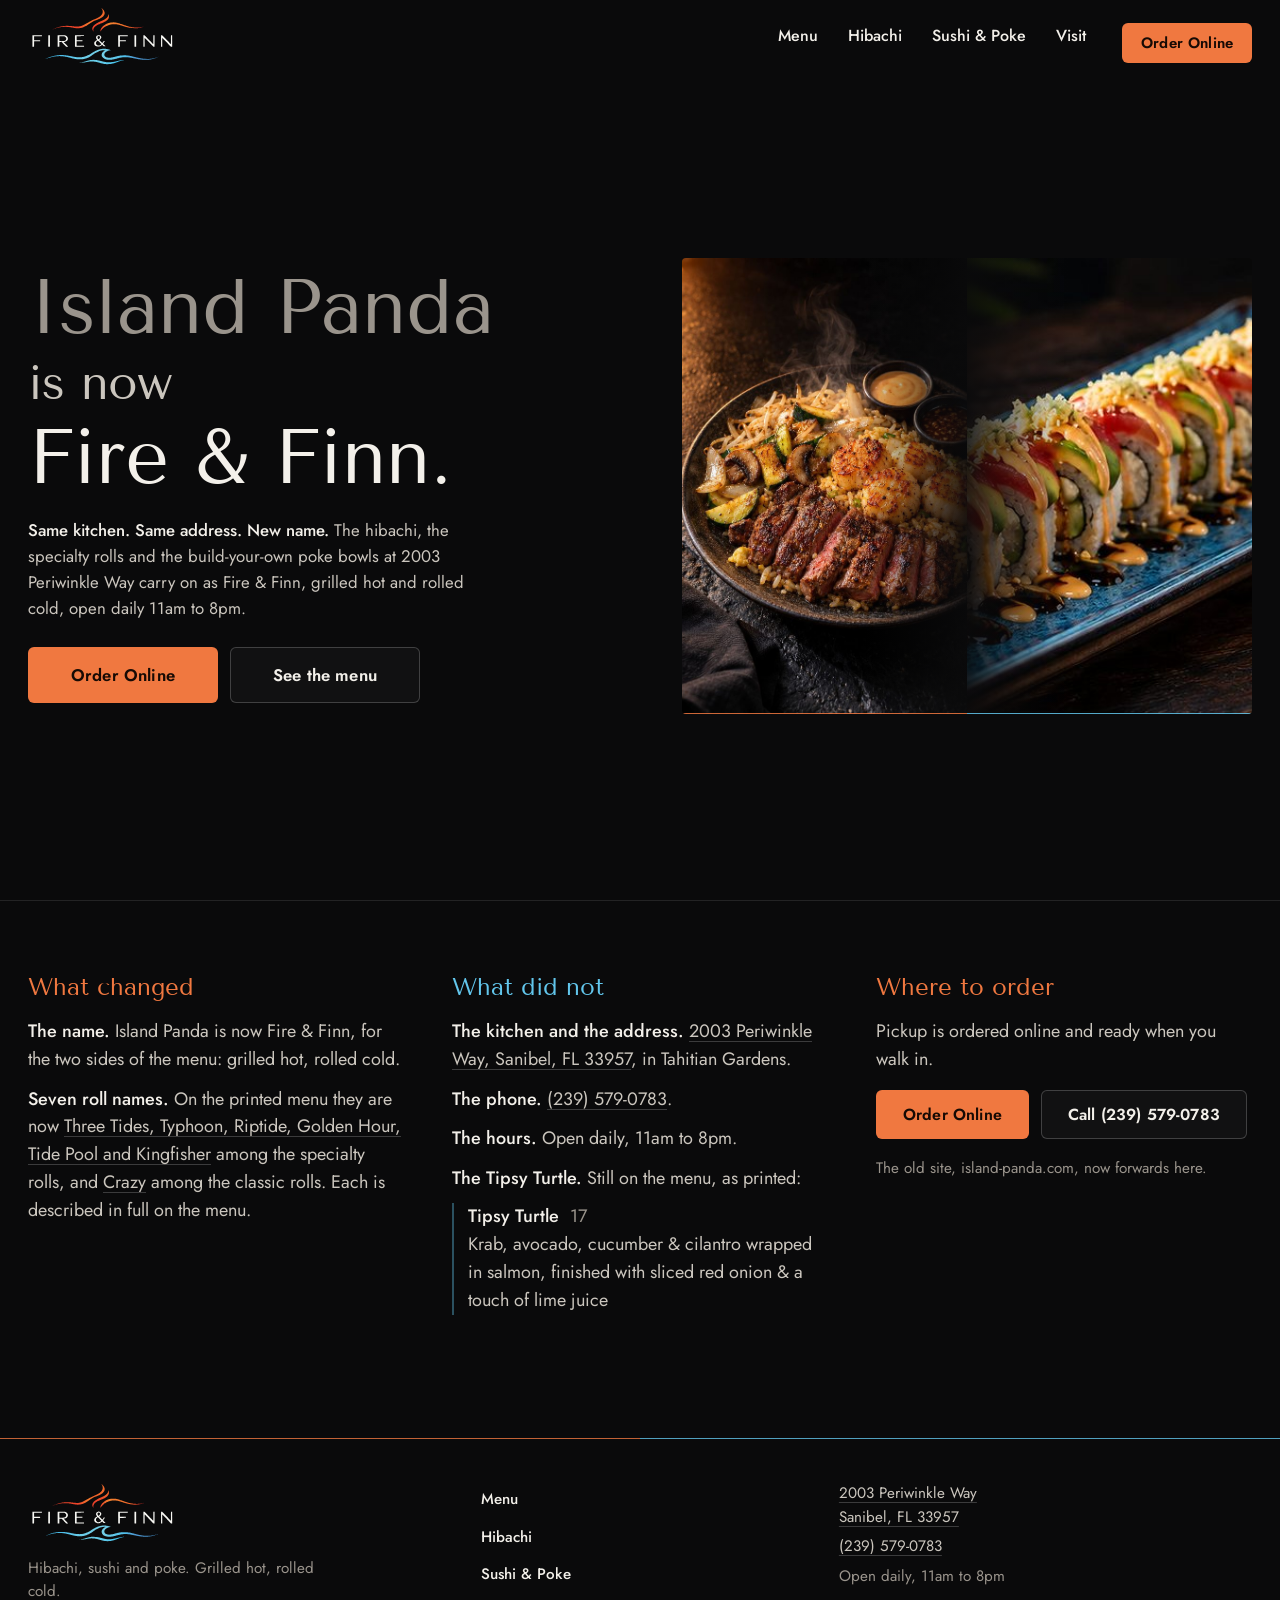
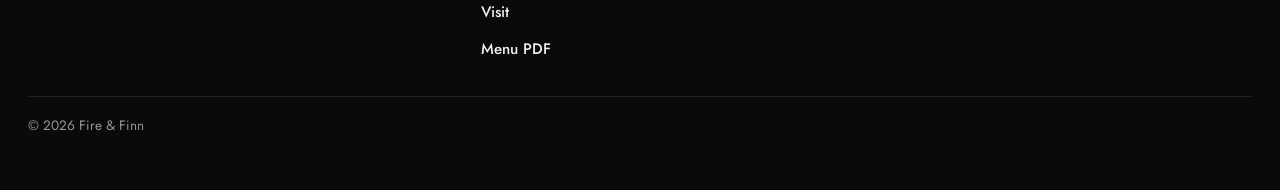
==== island-panda/index.html @ a593e5d4 "Fifth pass: /island-panda/, the page that answers a search for the old name - island-panda/index.htm" ====
<!DOCTYPE html>
<html lang="en">
<head>
  <meta charset="UTF-8">
  <meta name="viewport" content="width=device-width, initial-scale=1">
  <title>Island Panda is now Fire &amp; Finn</title>
  <meta name="description" content="Island Panda is now Fire & Finn. Same kitchen, same address, new name: hibachi, specialty rolls and build-your-own poke at 2003 Periwinkle Way, Sanibel, FL. Open daily 11am to 8pm.">
  <link rel="canonical" href="https://fireandfinn.com/island-panda/">
  <meta name="theme-color" content="#0a0a0b">
  <meta property="og:type" content="website">
  <meta property="og:site_name" content="Fire &amp; Finn">
  <meta property="og:title" content="Island Panda is now Fire &amp; Finn">
  <meta property="og:description" content="Same kitchen. Same address. New name. Hibachi, specialty rolls and build-your-own poke at 2003 Periwinkle Way, Sanibel.">
  <meta property="og:url" content="https://fireandfinn.com/island-panda/">
  <meta property="og:image" content="https://fireandfinn.com/assets/og.jpg?v=2">
  <meta property="og:image:width" content="1200">
  <meta property="og:image:height" content="630">
  <meta property="og:image:alt" content="The Fire &amp; Finn logo top left; a steak and scallops hibachi plate on the left, the Fire &amp; Finn roll on the right, and Grilled hot. Rolled cold. in the dark between them">
  <meta name="twitter:card" content="summary_large_image">
  <meta name="twitter:image" content="https://fireandfinn.com/assets/og.jpg?v=2">
  <meta name="twitter:image:alt" content="The Fire &amp; Finn logo top left; a steak and scallops hibachi plate on the left, the Fire &amp; Finn roll on the right, and Grilled hot. Rolled cold. in the dark between them">
  <link rel="icon" type="image/png" sizes="32x32" href="/assets/favicon-32.png">
  <link rel="preload" href="/assets/fonts/TenorSans-Regular.woff2" as="font" type="font/woff2" crossorigin>
  <link rel="preload" href="/assets/fonts/Jost-400.woff2" as="font" type="font/woff2" crossorigin>
  <link rel="preload" href="/assets/fonts/Jost-500.woff2" as="font" type="font/woff2" crossorigin>
  <link rel="stylesheet" href="/styles.css?v=12">
  <script>document.documentElement.classList.add("js");</script>
  <script type="application/ld+json">
  {
    "@context": "https://schema.org",
    "@type": "WebPage",
    "name": "Island Panda is now Fire & Finn",
    "url": "https://fireandfinn.com/island-panda/",
    "description": "Island Panda is now Fire & Finn. Same kitchen, same address, new name: hibachi, specialty rolls and build-your-own poke at 2003 Periwinkle Way, Sanibel, FL.",
    "isPartOf": { "@type": "WebSite", "name": "Fire & Finn", "url": "https://fireandfinn.com/" },
    "primaryImageOfPage": "https://fireandfinn.com/assets/og.jpg?v=2",
    "about": {
      "@type": "Restaurant",
      "name": "Fire & Finn",
      "alternateName": "Island Panda",
      "url": "https://fireandfinn.com/",
      "image": "https://fireandfinn.com/assets/og.jpg?v=2",
      "telephone": "+1-239-579-0783",
      "servesCuisine": ["Japanese", "Hibachi", "Sushi", "Poke"],
      "address": {
        "@type": "PostalAddress",
        "streetAddress": "2003 Periwinkle Way",
        "addressLocality": "Sanibel",
        "addressRegion": "FL",
        "postalCode": "33957",
        "addressCountry": "US"
      },
      "openingHoursSpecification": [
        { "@type": "OpeningHoursSpecification",
          "dayOfWeek": ["Monday", "Tuesday", "Wednesday", "Thursday", "Friday", "Saturday", "Sunday"],
          "opens": "11:00", "closes": "20:00" }
      ],
      "hasMenu": "https://fireandfinn.com/#menu"
    }
  }
  </script>
</head>
<body>
<a class="skip" href="#story">Skip to the content</a>

<header class="top" id="site-header">
  <div class="wrap">
    <a class="brand" href="/" aria-label="Fire &amp; Finn, home">
      <img src="/assets/logo-compact.svg" alt="Fire &amp; Finn" width="1495" height="606">
    </a>
    <button class="nav-toggle" type="button" aria-expanded="false" aria-controls="site-nav" aria-label="Open the menu">
      <span></span><span></span><span></span>
    </button>
    <nav class="nav" id="site-nav" aria-label="Site">
      <a href="/#menu">Menu</a>
      <a href="/#hibachi">Hibachi</a>
      <a href="/#rolls">Sushi &amp; Poke</a>
      <a href="/#visit">Visit</a>
      <a class="btn btn-fire small" data-order data-live="Order Online" data-call="Call to Order" href="tel:+12395790783">Call to Order</a>
    </nav>
  </div>
</header>

<main id="story">
  <section class="story" aria-labelledby="story-title">
    <div class="wrap story-grid">
      <div class="story-copy">
        <h1 id="story-title"><span class="was">Island Panda</span> <span class="now">is now</span> <span class="brand-line">Fire &amp; Finn.</span></h1>
        <p class="lead"><b>Same kitchen. Same address. New name.</b> The hibachi, the specialty rolls and the build-your-own poke bowls at 2003 Periwinkle Way carry on as Fire &amp; Finn, grilled hot and rolled cold, open daily 11am to 8pm.</p>
        <div class="cta">
          <a class="btn btn-fire lg" data-order data-live="Order Online" data-call="Call to Order" href="tel:+12395790783">Call to Order</a>
          <a class="btn btn-ghost lg" href="/#menu">See the menu</a>
        </div>
      </div>
      <div class="story-photos" aria-hidden="true">
        <img class="hot-img" src="/assets/food/hero-hibachi-640.jpg" srcset="/assets/food/hero-hibachi-640.jpg 640w, /assets/food/hero-hibachi-800.jpg 800w, /assets/food/hero-hibachi.jpg 1024w" sizes="(min-width: 900px) 24vw, 50vw" alt="" width="1024" height="1536" fetchpriority="high" decoding="async">
        <img class="cold-img" src="/assets/food/fire-and-finn-roll-640.jpg" srcset="/assets/food/fire-and-finn-roll-640.jpg 640w, /assets/food/fire-and-finn-roll-800.jpg 800w, /assets/food/fire-and-finn-roll-1024.jpg 1024w" sizes="(min-width: 900px) 24vw, 50vw" alt="" width="1536" height="1024" fetchpriority="high" decoding="async">
      </div>
    </div>
  </section>

  <section class="proof" aria-label="What changed and what did not">
    <div class="wrap proof-grid">
      <div class="hot">
        <h2>What changed</h2>
        <ul>
          <li><b>The name.</b> Island Panda is now Fire &amp; Finn, for the two sides of the menu: grilled hot, rolled cold.</li>
          <li><b>Seven roll names.</b> On the printed menu they are now <a href="/#rolls">Three Tides, Typhoon, Riptide, Golden Hour, Tide Pool and Kingfisher</a> among the specialty rolls, and <a href="/#classic">Crazy</a> among the classic rolls. Each is described in full on the menu.</li>
        </ul>
      </div>
      <div class="cold">
        <h2>What did not</h2>
        <ul>
          <li><b>The kitchen and the address.</b> <a href="https://www.google.com/maps/dir/?api=1&amp;destination=2003+Periwinkle+Way,+Sanibel,+FL+33957" target="_blank" rel="noopener">2003 Periwinkle Way, Sanibel, FL 33957</a>, in Tahitian Gardens.</li>
          <li><b>The phone.</b> <a href="tel:+12395790783">(239) 579-0783</a>.</li>
          <li><b>The hours.</b> Open daily, 11am to 8pm.</li>
          <li><b>The Tipsy Turtle.</b> Still on the menu, as printed:
            <p class="quote"><span class="q-name">Tipsy Turtle</span> <span class="q-price">17</span><br>Krab, avocado, cucumber &amp; cilantro wrapped in salmon, finished with sliced red onion &amp; a touch of lime juice</p>
          </li>
        </ul>
      </div>
      <div class="hot">
        <h2>Where to order</h2>
        <ul>
          <li>Pickup is ordered online and ready when you walk in.</li>
        </ul>
        <div class="cta">
          <a class="btn btn-fire" data-order data-live="Order Online" data-call="Call to Order" href="tel:+12395790783">Call to Order</a>
          <a class="btn btn-ghost" href="tel:+12395790783">Call (239) 579-0783</a>
        </div>
        <p class="note">The old site, island-panda.com, now forwards here.</p>
      </div>
    </div>
  </section>
</main>

<footer>
  <div class="wrap foot">
    <div class="foot-brand">
      <img src="/assets/logo-compact.svg" alt="Fire &amp; Finn" width="1495" height="606" loading="lazy" decoding="async">
      <p>Hibachi, sushi and poke. Grilled hot, rolled cold.</p>
    </div>
    <nav class="foot-links" aria-label="Footer">
      <a href="/#menu">Menu</a>
      <a href="/#hibachi">Hibachi</a>
      <a href="/#rolls">Sushi &amp; Poke</a>
      <a href="/#visit">Visit</a>
      <a href="/menu.pdf">Menu PDF</a>
    </nav>
    <div class="foot-info">
      <p><a href="https://www.google.com/maps/dir/?api=1&amp;destination=2003+Periwinkle+Way,+Sanibel,+FL+33957" target="_blank" rel="noopener">2003 Periwinkle Way<br>Sanibel, FL 33957</a></p>
      <p><a href="tel:+12395790783">(239) 579-0783</a></p>
      <p>Open daily, 11am to 8pm</p>
      <nav class="social" id="social" aria-label="Social media"></nav>
    </div>
    <p class="foot-copy">© 2026 Fire &amp; Finn</p>
  </div>
</footer>

<nav class="bar" aria-label="Quick actions">
  <a class="btn btn-fire" data-order data-live="Order" data-call="Call" href="tel:+12395790783">Call</a>
  <a class="btn btn-ghost" href="/#menu">Menu</a>
  <a class="btn btn-ghost" href="https://www.google.com/maps/dir/?api=1&amp;destination=2003+Periwinkle+Way,+Sanibel,+FL+33957" target="_blank" rel="noopener">Directions</a>
</nav>

<script src="/app.js?v=12"></script>
</body>
</html>
---- styles.css ----
/* Fire & Finn — site styles
   One idea runs the page: the hot side and the cold side, with the words in the seam between them.
   Orange is the grill (hibachi), blue is the water (sushi & poke); the ground warms and cools with the menu.
   Tenor Sans is the brand face, Jost does the reading. Mobile first. */

@font-face { font-family: "Tenor Sans"; src: url("assets/fonts/TenorSans-Regular.woff2") format("woff2"), url("assets/fonts/TenorSans-Regular.ttf") format("truetype"); font-display: swap; }
@font-face { font-family: "Jost"; font-weight: 400; src: url("assets/fonts/Jost-400.woff2") format("woff2"), url("assets/fonts/Jost-400.ttf") format("truetype"); font-display: swap; }
@font-face { font-family: "Jost"; font-weight: 500; src: url("assets/fonts/Jost-500.woff2") format("woff2"), url("assets/fonts/Jost-500.ttf") format("truetype"); font-display: swap; }
@font-face { font-family: "Jost"; font-weight: 600; src: url("assets/fonts/Jost-600.woff2") format("woff2"), url("assets/fonts/Jost-600.ttf") format("truetype"); font-display: swap; }

:root {
  --bg: #0a0a0b;
  --bg-hot: #150c07;       /* the ground under the hot side of the menu */
  --bg-cold: #070c12;      /* and under the cold side */
  --ink: #f3f0ea;          /* names, headings */
  --muted: #cbc6be;        /* descriptions (12:1 on the ground) */
  --dim: #9a948c;          /* notes, meta (7.3:1) */
  --fire: #f07840;
  --sea: #62c6ec;
  --water: #36a9cf;
  --line: rgba(255, 255, 255, .1);
  --line-strong: rgba(255, 255, 255, .2);
  --fire-line: rgba(240, 120, 64, .38);
  --sea-line: rgba(98, 198, 236, .38);
  --accent: var(--fire);
  --accent-line: var(--fire-line);
  --display: "Tenor Sans", "Trebuchet MS", sans-serif;
  --body: "Jost", system-ui, -apple-system, "Segoe UI", sans-serif;
  --max: 1280px;
  --gutter: 20px;
  --header: 64px;
  --nav-h: 56px;           /* the sticky menu-category row */
  --edge: max(var(--gutter), (100% - var(--max)) / 2);   /* viewport edge to the content column */
  --ease: cubic-bezier(.2, .7, .2, 1);
}
@media (min-width: 760px) { :root { --gutter: 28px; --header: 72px; } }

*, *::before, *::after { box-sizing: border-box; }
html { color-scheme: dark; scroll-behavior: smooth; -webkit-text-size-adjust: 100%; }
body {
  margin: 0; background: var(--bg); color: var(--muted);
  font: 400 17px/1.55 var(--body); -webkit-font-smoothing: antialiased; overflow-x: hidden;
}
@media (min-width: 760px) { body { font-size: 18px; } }
img { max-width: 100%; height: auto; display: block; }
a { color: inherit; }
p { margin: 0 0 1em; }
h1, h2, h3 { text-wrap: balance; }
:focus-visible { outline: 2px solid var(--sea); outline-offset: 3px; border-radius: 2px; }
.skip { position: absolute; left: -999px; top: 8px; z-index: 100; background: var(--ink); color: var(--bg); padding: 10px 14px; border-radius: 4px; }
.skip:focus { left: 8px; }
.wrap { width: min(var(--max), 100% - 2 * var(--gutter)); margin-inline: auto; }
.hot  { --accent: var(--fire); --accent-line: var(--fire-line); }
.cold { --accent: var(--sea);  --accent-line: var(--sea-line); }
.raw  { color: var(--sea); font-weight: 600; margin-left: 1px; }

/* ---------- Buttons ---------- */
.btn {
  display: inline-flex; align-items: center; justify-content: center; gap: 10px;
  min-height: 48px; padding: 12px 26px; border-radius: 6px; border: 1px solid transparent;
  font: 600 1rem var(--body); letter-spacing: .01em; text-decoration: none; cursor: pointer; white-space: nowrap;
  transition: background-color .2s var(--ease), border-color .2s var(--ease), color .2s var(--ease), box-shadow .2s var(--ease);
}
.btn:active { transform: translateY(1px); }
.btn-fire { background: var(--fire); color: #170a04; }
.btn-fire:hover { background: #ff9058; box-shadow: 0 10px 30px -12px rgba(240, 120, 64, .8); }
.btn-ghost { border-color: var(--line-strong); color: var(--ink); background: rgba(255, 255, 255, .03); }
.btn-ghost:hover { border-color: rgba(255, 255, 255, .5); background: rgba(255, 255, 255, .07); }
.btn.small { min-height: 40px; padding: 8px 18px; font-size: .94rem; }
.btn.lg { min-height: 56px; padding: 15px 34px; font-size: 1.05rem; }
.cta { display: flex; flex-wrap: wrap; gap: 12px; }
/* While the kitchen is open, the Order buttons carry a small green light */
.is-open .nav .btn::before, .is-open .bar .btn-fire::before { content: ""; width: 7px; height: 7px; border-radius: 50%; background: #2f9d5a; box-shadow: 0 0 0 2px rgba(23, 10, 4, .25); }

/* ---------- Header ---------- */
.top {
  position: fixed; left: 0; right: 0; top: 0; z-index: 50;
  background: rgba(10, 10, 11, .86); backdrop-filter: blur(14px); -webkit-backdrop-filter: blur(14px);
  border-bottom: 1px solid var(--line);
  transition: background-color .4s var(--ease), border-color .4s var(--ease);
}
/* Clear over the hero until the page moves; the open phone nav always gets its backing */
.js .top:not(.scrolled):not(.open) { background: transparent; border-bottom-color: transparent; backdrop-filter: none; -webkit-backdrop-filter: none; }
.top .wrap { display: flex; align-items: center; justify-content: space-between; gap: 16px; height: var(--header); }
.brand { display: block; }
.brand img { width: 126px; }
.nav-toggle {
  display: inline-flex; flex-direction: column; justify-content: center; gap: 5px;
  width: 46px; height: 46px; padding: 0 11px; margin-right: -8px;
  background: none; border: 0; cursor: pointer;
}
.nav-toggle span { display: block; height: 2px; width: 24px; background: var(--ink); border-radius: 2px; transition: transform .2s var(--ease), opacity .2s var(--ease); }
.top.open .nav-toggle span:nth-child(1) { transform: translateY(7px) rotate(45deg); }
.top.open .nav-toggle span:nth-child(2) { opacity: 0; }
.top.open .nav-toggle span:nth-child(3) { transform: translateY(-7px) rotate(-45deg); }
.nav {
  position: absolute; left: 0; right: 0; top: 100%;
  display: none; flex-direction: column; padding: 6px var(--gutter) 18px;
  background: rgba(10, 10, 11, .98); border-bottom: 1px solid var(--line);
}
.top.open .nav { display: flex; animation: nav-in .2s var(--ease); }
@keyframes nav-in { from { opacity: 0; transform: translateY(-6px); } to { opacity: 1; transform: none; } }
.nav a:not(.btn) { color: var(--ink); text-decoration: none; font-weight: 500; font-size: 1.08rem; padding: 14px 4px; border-bottom: 1px solid var(--line); }
.nav .btn { margin-top: 14px; }
@media (min-width: 900px) {
  .brand img { width: 150px; }
  .nav-toggle { display: none; }
  .nav, .top.open .nav { position: static; display: flex; flex-direction: row; align-items: center; gap: 30px; padding: 0; background: none; border: 0; animation: none; }
  .nav a:not(.btn) { padding: 6px 0; border: 0; font-size: 1rem; position: relative; }
  .nav a:not(.btn)::after { content: ""; position: absolute; left: 0; right: 0; bottom: 0; height: 1px; background: currentColor; transform: scaleX(0); transform-origin: left; transition: transform .25s var(--ease); }
  .nav a:not(.btn):hover::after { transform: scaleX(1); }
  .nav .btn { margin-left: 6px; }
}

/* ---------- Hero ----------
   Phones: the hot picture above, the cold picture below, the words in the dark seam between them (the logo's own order:
   flames over the name, waves under it). Wide screens: the two sides stand left and right and the seam runs down the middle. */
.hero { position: relative; display: grid; grid-template-rows: auto auto auto; background: var(--bg); }
.half { position: relative; display: block; overflow: hidden; height: 26svh; min-height: 190px; max-height: 300px; color: var(--ink); text-decoration: none; background: #0f0d0c; }
.half img { width: 100%; height: 100%; object-fit: cover; display: block; transform: scale(1.02); transition: transform 1.4s var(--ease), filter .7s var(--ease); }
.half.hot img { object-position: 50% 60%; }
.half.cold img { object-position: 62% 50%; }
.half:hover img { transform: scale(1.05); filter: brightness(1.1) saturate(1.04); }
.half::after { content: ""; position: absolute; inset: 0; pointer-events: none; }
.hero h1 span { transition: opacity .5s var(--ease); }
.half.hot:hover ~ .hero-copy h1 .cold, .half.cold:hover ~ .hero-copy h1 .hot { opacity: .55; }
.half.hot::after  { background: linear-gradient(180deg, rgba(10, 10, 11, .55) 0, rgba(10, 10, 11, 0) 34%, rgba(10, 10, 11, 0) 50%, rgba(10, 10, 11, .9) 88%, var(--bg) 100%); }
.half.cold::after { background: linear-gradient(0deg, rgba(10, 10, 11, .8) 0, rgba(10, 10, 11, .1) 38%, rgba(10, 10, 11, 0) 56%, rgba(10, 10, 11, .9) 92%, var(--bg) 100%); }
.hero-copy { order: 2; position: relative; z-index: 2; padding: 20px var(--gutter) 22px; }
.half.hot { order: 1; }
.half.cold { order: 3; }
.hero h1 { margin: 0 0 18px; color: var(--ink); font: 400 clamp(2.9rem, 12.6vw, 4.6rem)/.96 var(--display); letter-spacing: -.01em; }
.hero h1 span { display: block; }
.hero h1 .hot  { color: var(--fire); }
.hero h1 .cold { color: var(--sea); }
.hero .lead { max-width: 24em; margin: 0 0 18px; font-size: clamp(1.05rem, 1.3vw, 1.2rem); color: var(--muted); text-wrap: pretty; }
.hero .cta .btn { flex: 1 1 100%; }
.status { display: flex; flex-wrap: wrap; align-items: center; gap: 6px 22px; margin: 16px 0 0; font-size: .95rem; color: var(--dim); }
/* Phones have the bottom bar for Order and Menu, so the hero does not repeat them; the two pictures get the screen instead */
@media (max-width: 759px) { .hero .cta { display: none; } }
.status .dot { display: inline-block; width: 7px; height: 7px; border-radius: 50%; background: #5a5a5a; margin-right: 9px; vertical-align: 1px; }
.status.open .dot { background: #4cc273; box-shadow: 0 0 10px rgba(76, 194, 115, .6); }
.status.open #status-text { color: var(--ink); }
/* Each side names itself and links into its part of the menu */
.half-label { position: absolute; left: var(--gutter); right: var(--gutter); bottom: 16px; z-index: 1; display: grid; gap: 2px; }
.half.cold .half-label { bottom: 20px; }
.half-k { color: var(--accent); font: 500 .85rem/1.3 var(--body); letter-spacing: .02em; }
.half.hot .half-k { --accent: var(--fire); }
.half.cold .half-k { --accent: var(--sea); }
.half-t { color: var(--ink); font: 400 1.15rem/1.25 var(--display); text-decoration: underline; text-decoration-color: transparent; text-underline-offset: 5px; text-decoration-thickness: 1px; transition: text-decoration-color .25s var(--ease); }
.half:hover .half-t, .half:focus-visible .half-t { text-decoration-color: currentColor; }
/* The ring on a hero side is drawn by the overlay, above the photograph; an outline on the link itself paints beneath it */
.half:focus-visible { outline: none; }
.half:focus-visible::after { box-shadow: inset 0 0 0 3px var(--sea); }
/* A few embers rise off the hot side: noticed second, not first */
.embers { position: absolute; inset: 0; overflow: hidden; pointer-events: none; }
.embers i {
  position: absolute; bottom: -30px; width: 2px; height: var(--h, 16px); border-radius: 2px; opacity: 0;
  background: linear-gradient(to top, rgba(240, 120, 64, 0), #f07840 55%, #ffd9a8);
  box-shadow: 0 0 6px 1px rgba(240, 120, 64, .35);
  animation: ember var(--d, 12s) linear var(--delay, 0s) infinite; will-change: transform, opacity;
}
@keyframes ember {
  0%   { transform: translate3d(0, 0, 0); opacity: 0; }
  12%  { opacity: .7; }
  70%  { opacity: .4; }
  100% { transform: translate3d(var(--sway, 0px), -70vh, 0) scaleY(.5); opacity: 0; }
}
/* One entrance on load: the two sides come up out of the dark, then the words, then the buttons */
@keyframes settle { from { opacity: 0; transform: scale(1.06); } to { opacity: 1; transform: scale(1.02); } }
@keyframes rise { from { opacity: 0; transform: translateY(14px); } to { opacity: 1; transform: none; } }
.js .half img { animation: settle 1.2s var(--ease) both; }
.js .half.cold img { animation-delay: .12s; }
.js .half-label { animation: rise .8s var(--ease) .7s both; }
.js .hero-copy > * { animation: rise .8s var(--ease) both; }
.js .hero h1 { animation-delay: .25s; }
.js .hero .lead { animation-delay: .38s; }
.js .hero .cta { animation-delay: .5s; }
.js .hero .status { animation-delay: .6s; }
.js .half:hover img { animation: none; }   /* once the hover takes over, the hover transform wins */
@media (min-width: 560px) { .hero .cta .btn { flex: 0 1 auto; min-width: 190px; } }
@media (min-width: 900px) {
  .hero { grid-template-columns: 1fr 1fr; grid-template-rows: clamp(640px, 100svh, 1000px); }
  .half, .half.hot, .half.cold { order: 0; height: auto; min-height: 0; max-height: none; margin: 0; }
  .half.hot::after  { background: linear-gradient(90deg, rgba(10, 10, 11, .1) 0, rgba(10, 10, 11, 0) 24%, rgba(10, 10, 11, .55) 56%, rgba(10, 10, 11, .9) 80%, var(--bg) 100%), linear-gradient(180deg, rgba(10, 10, 11, .55) 0, rgba(10, 10, 11, 0) 22%, rgba(10, 10, 11, 0) 66%, rgba(10, 10, 11, .7) 100%); }
  .half.cold::after { background: linear-gradient(270deg, rgba(10, 10, 11, .1) 0, rgba(10, 10, 11, 0) 24%, rgba(10, 10, 11, .55) 56%, rgba(10, 10, 11, .9) 80%, var(--bg) 100%), linear-gradient(180deg, rgba(10, 10, 11, .55) 0, rgba(10, 10, 11, 0) 22%, rgba(10, 10, 11, 0) 66%, rgba(10, 10, 11, .7) 100%); }
  .half.hot img { object-position: 36% 55%; }
  .half.cold img { object-position: 64% 50%; }
  .hero-copy { position: absolute; inset: 0; margin: 0; padding: var(--header) 0 0; display: grid; place-content: center; justify-items: center; text-align: center; pointer-events: none; }
  .hero-copy > * { pointer-events: auto; }
  .hero h1 { font-size: clamp(4.4rem, 7.6vw, 7.4rem); margin-bottom: 22px; }
  .hero .lead { max-width: 38em; margin-bottom: 30px; text-shadow: 0 1px 18px rgba(10, 10, 11, .9); }
  .hero .cta { justify-content: center; }
  .status { justify-content: center; margin-top: 26px; }
  .half-label { left: var(--edge); right: auto; bottom: 34px; }
  .half.cold .half-label { left: auto; right: var(--edge); bottom: 34px; text-align: right; }
  .half-t { font-size: 1.3rem; }
  .embers { width: 70%; }
}

/* ---------- Motion: the quiet kind ---------- */
.parallax-on [data-parallax] { will-change: transform; }
@media (prefers-reduced-motion: reduce) {
  html { scroll-behavior: auto; }
  .embers { display: none; }
  .btn, .nav a::after, .half img, .half-t, .hero h1 span, .menu-nav .ind { transition: none; }
  .btn:active { transform: none; }
  .js .half img, .js .half-label, .js .hero-copy > *, .top.open .nav { animation: none; }
  .half img, .half:hover img { transform: none; }
}

/* ---------- Section titles ---------- */
.menu-head h2, .visit h2, .order h2 { margin: 0; color: var(--ink); font: 400 clamp(2.6rem, 5.4vw, 4.4rem)/1 var(--display); letter-spacing: -.005em; }

/* ---------- Menu ---------- */
.menu { padding-top: clamp(64px, 9vw, 128px); scroll-margin-top: var(--header); }
.menu-head { display: grid; gap: 22px; }
.menu-intro { max-width: 30em; margin: 16px 0 0; color: var(--muted); font-size: clamp(1.05rem, 1.3vw, 1.2rem); text-wrap: pretty; }
.menu-tools { display: flex; flex-wrap: wrap; align-items: center; gap: 12px 22px; font-size: .92rem; color: var(--dim); }
.menu-pdf { display: inline-block; padding: 8px 0; color: var(--ink); text-underline-offset: 4px; text-decoration-color: var(--line-strong); }
.menu-pdf:hover { text-decoration-color: currentColor; }
@media (min-width: 900px) { .menu-head { grid-template-columns: 1fr auto; align-items: end; } .menu-tools { padding-bottom: 6px; } }

/* The category row: hot on the left, cold on the right, one line that slides under the category on screen */
.menu-nav {
  position: sticky; top: var(--header); z-index: 40; margin-top: 34px;
  background: rgba(10, 10, 11, .88); backdrop-filter: blur(14px); -webkit-backdrop-filter: blur(14px);
  border-top: 1px solid var(--line); border-bottom: 1px solid var(--line);
}
.menu-nav .wrap { position: relative; display: flex; align-items: stretch; gap: 0 22px; height: var(--nav-h); overflow-x: auto; scrollbar-width: none; -webkit-overflow-scrolling: touch; -webkit-mask-image: linear-gradient(90deg, #000 calc(100% - 40px), transparent); mask-image: linear-gradient(90deg, #000 calc(100% - 40px), transparent); }
@media (min-width: 900px) { .menu-nav .wrap { -webkit-mask-image: none; mask-image: none; } }
.menu-nav .wrap::-webkit-scrollbar { display: none; }
.menu-nav .temp { flex: 0 0 auto; align-self: center; padding-right: 2px; font: 400 .9rem/1 var(--display); }
.menu-nav .temp.hot { color: var(--fire); }
.menu-nav .temp.cold { color: var(--sea); margin-left: 10px; padding-left: 24px; border-left: 1px solid var(--line-strong); line-height: 24px; }
.menu-nav a { flex: 0 0 auto; display: inline-flex; align-items: center; color: var(--dim); text-decoration: none; font-weight: 500; font-size: .95rem; white-space: nowrap; transition: color .2s var(--ease); }
.menu-nav a:hover, .menu-nav a.active { color: var(--ink); }
.menu-nav a:focus-visible { outline-offset: -4px; }
.menu-nav a:last-of-type { padding-right: var(--gutter); }
.menu-nav .ind { position: absolute; left: 0; bottom: 0; width: 0; height: 2px; background: var(--accent); transform: translateX(0); transition: transform .4s var(--ease), width .4s var(--ease), background-color .4s var(--ease); }
.menu-nav.hot { --accent: var(--fire); }
.menu-nav.cold { --accent: var(--sea); }

/* The ground warms under the hot side of the menu and cools under the cold side */
.temps { position: relative; }
.temps.hot  { background: linear-gradient(180deg, var(--bg) 0, var(--bg-hot) 180px, var(--bg-hot) calc(100% - 220px), var(--bg) 100%); }
.temps.cold { background: linear-gradient(180deg, var(--bg) 0, var(--bg-cold) 180px, var(--bg-cold) calc(100% - 220px), var(--bg) 100%); }
.temps.hot::before, .temps.cold::before { content: ""; position: absolute; top: 0; width: min(900px, 90vw); height: 520px; pointer-events: none; }
.temps.hot::before  { left: 0; background: radial-gradient(closest-side at 40% 50%, rgba(240, 120, 64, .09), rgba(240, 120, 64, 0)); }
.temps.cold::before { right: 0; background: radial-gradient(closest-side at 60% 50%, rgba(54, 169, 207, .09), rgba(54, 169, 207, 0)); }
.temps .wrap { position: relative; }
.temps.cold::after { content: ""; position: absolute; left: 0; right: 0; top: 0; height: 1px; background: linear-gradient(90deg, rgba(240, 120, 64, 0), var(--fire) 30%, var(--sea) 70%, rgba(98, 198, 236, 0)); opacity: .55; }

.group { padding: clamp(40px, 5vw, 72px) 0 clamp(36px, 4.5vw, 64px); border-top: 1px solid var(--line); scroll-margin-top: calc(var(--header) + var(--nav-h)); }
.temps .wrap > .group:first-child { border-top: 0; }
.group h3 { display: flex; flex-wrap: wrap; align-items: baseline; gap: 6px 18px; margin: 0; color: var(--accent); font: 400 clamp(1.9rem, 3.4vw, 2.7rem)/1.05 var(--display); }
.group h3 .aside { flex-basis: 100%; color: var(--muted); font: 500 1.05rem/1.3 var(--body); }
.g-side > :last-child { margin-bottom: 0; }
.lede  { max-width: 30em; margin: 16px 0 0; color: var(--muted); }
.pill  { display: inline-block; margin: 14px 0 0; padding: 5px 12px; border: 1px solid var(--sea-line); border-radius: 999px; color: var(--sea); font-size: .88rem; font-weight: 500; }
.g-photo { position: relative; margin: 22px 0 0; overflow: hidden; border-radius: 4px; background: #121212; }
.g-photo img { width: 100%; height: auto; aspect-ratio: 4 / 3; object-fit: cover; display: block; }
.g-photo.square img { aspect-ratio: 1; }
@media (max-width: 759px) { .g-photo img { aspect-ratio: 3 / 2; } .g-photo.square img { aspect-ratio: 4 / 3; } }
@media (min-width: 760px) and (max-width: 999px) {
  .g-side.has-photo { display: grid; grid-template-columns: 1.1fr 1fr; column-gap: 32px; align-content: start; }
  .g-side.has-photo > * { grid-column: 1; }
  .g-side.has-photo .g-photo { grid-column: 2; grid-row: 1 / span 8; margin: 0; }
  .g-side.has-photo .g-photo img { aspect-ratio: 4 / 3; }
  .g-side.has-photo .g-photo.square img { aspect-ratio: 1; }
}
.g-photo figcaption { position: absolute; left: 14px; bottom: 12px; color: var(--ink); font: 400 .95rem/1.2 var(--display); text-shadow: 0 1px 12px rgba(0, 0, 0, .6); }
.g-main { margin-top: 22px; }
.rowlabel { margin: 0 0 10px; color: var(--ink); font-weight: 500; font-size: .95rem; }
.rowlabel + .proteins + .rowlabel { margin-top: 22px; }
.cols { display: grid; gap: 0 48px; }
.dish { padding: 12px 0; }
.dish-head { display: flex; align-items: baseline; gap: 10px; }
.dish-head::before { content: ""; order: 2; flex: 1 1 24px; min-width: 24px; border-bottom: 1px dotted rgba(255, 255, 255, .28); transform: translateY(-5px); }
.name  { order: 1; color: var(--ink); font-weight: 600; font-size: 1.1rem; line-height: 1.25; }
.price { order: 3; color: var(--accent); font-size: 1.05rem; font-variant-numeric: tabular-nums; white-space: nowrap; }
.desc  { margin: 4px 0 0; max-width: 36em; font-size: 1rem; line-height: 1.45; }
.lbl   { color: var(--ink); font-weight: 500; }
.katsu { margin-top: 26px; border-top: 1px solid var(--line); padding-top: 18px; }
@media (min-width: 760px) { .cols.three { grid-template-columns: repeat(3, 1fr); gap: 0 36px; } }
@media (min-width: 760px) and (max-width: 999px) { .cols { grid-template-columns: 1fr 1fr; } }
@media (min-width: 1000px) {
  .group { display: grid; grid-template-columns: 4fr 8fr; column-gap: clamp(40px, 5vw, 88px); align-items: start; }
  .g-side { position: sticky; top: calc(var(--header) + var(--nav-h) + 28px); }
  .g-main { margin-top: 8px; }
  .g-photo img { aspect-ratio: 4 / 5; }
  .g-photo.wide img { aspect-ratio: 4 / 3; }
  .g-photo.square img { aspect-ratio: 1; }
}
@media (min-width: 1180px) { .cols { grid-template-columns: 1fr 1fr; } }

.proteins {
  list-style: none; margin: 0; padding: 0;
  display: grid; grid-template-columns: repeat(2, 1fr); gap: 1px;
  background: var(--accent-line); border: 1px solid var(--accent-line); border-radius: 6px; overflow: hidden;
}
.proteins li { background: var(--bg-hot); padding: 16px 8px 14px; text-align: center; }
.proteins .n { display: block; color: var(--ink); font-weight: 600; font-size: 1.05rem; }
.proteins .p { color: var(--accent); font-size: 1.15rem; font-variant-numeric: tabular-nums; }
@media (max-width: 759px) { .proteins li:last-child:nth-child(odd) { grid-column: 1 / -1; } }
@media (min-width: 760px) { .proteins { grid-template-columns: repeat(5, 1fr); } .proteins.combos { grid-template-columns: repeat(3, 1fr); } }

/* The signature roll leads the specialty rolls */
.feature { display: grid; gap: 14px 22px; margin: 0 0 14px; padding: 0 0 22px; border-bottom: 1px solid var(--accent-line); }
.feature-photo { width: 100%; aspect-ratio: 3 / 2; object-fit: cover; border-radius: 4px; }
.feature .dish-head::before { display: none; }
.feature .dish-head { justify-content: space-between; }
.feature .name { font-size: 1.5rem; font-weight: 500; }
.feature .kicker { display: block; margin-top: 2px; color: var(--accent); font: 400 .95rem/1.3 var(--display); }
.feature .price { font-size: 1.35rem; }
.parts { display: grid; gap: 4px 22px; margin-top: 10px; font-size: 1rem; }
.parts p { margin: 0; }
@media (min-width: 560px) { .feature { grid-template-columns: 132px 1fr; align-items: center; } .feature-photo { aspect-ratio: 1; } }
@media (min-width: 1180px) { .parts { grid-template-columns: repeat(3, auto); justify-content: start; } }

.poke-head { display: flex; justify-content: space-between; align-items: baseline; gap: 16px; margin-bottom: 18px; }
.poke-head .name { font-size: 1.25rem; font-weight: 500; }
.steps { display: grid; gap: 18px; }
.step-head { display: flex; align-items: baseline; gap: 12px; margin-bottom: 4px; }
.step-head .num { color: var(--accent); font: 400 1.7rem/1 var(--display); }
.step-head .t { color: var(--ink); font-weight: 600; }
.step p { margin: 0; font-size: 1rem; }
.step .sub { color: var(--ink); font-weight: 500; margin-top: 4px; }
@media (min-width: 760px) {
  .steps { grid-template-columns: 1.05fr 1.2fr 1fr; gap: 0; }
  .step { padding-right: 22px; }
  .step + .step { border-left: 1px solid var(--accent-line); padding-left: 22px; }
}
.advisory { max-width: 64em; margin: 0; padding: clamp(28px, 4vw, 44px) 0 0; font-size: .88rem; line-height: 1.45; color: var(--dim); }

/* ---------- Order ---------- */
.order { position: relative; overflow: hidden; isolation: isolate; margin-top: clamp(56px, 7vw, 104px); min-height: min(82svh, 760px); display: grid; align-items: end; }
.band-photo { position: absolute; inset: -4% 0; width: 100%; height: 108%; object-fit: cover; object-position: 58% 40%; z-index: -2; }
.order::before { content: ""; position: absolute; inset: 0; z-index: -1; background: linear-gradient(180deg, rgba(10, 10, 11, .35) 0, rgba(10, 10, 11, 0) 30%, rgba(10, 10, 11, .55) 62%, rgba(10, 10, 11, .96) 100%), linear-gradient(90deg, rgba(10, 10, 11, .55), rgba(10, 10, 11, 0) 60%); }
.order-copy { padding: clamp(120px, 20vw, 200px) 0 clamp(44px, 6vw, 80px); }
.order h2 { max-width: 9em; margin-bottom: 14px; }
.order p { max-width: 30em; margin: 0 0 26px; color: var(--muted); font-size: clamp(1.05rem, 1.3vw, 1.2rem); text-wrap: pretty; }
.order .cta .btn { flex: 1 1 100%; }
.order-meta { margin: 22px 0 0; color: var(--dim); font-size: .95rem; }
.is-open .order-meta [data-status-text] { color: var(--ink); }
.is-open .order-meta [data-status-text]::before { content: ""; display: inline-block; width: 7px; height: 7px; margin-right: 9px; border-radius: 50%; background: #4cc273; box-shadow: 0 0 10px rgba(76, 194, 115, .6); vertical-align: 1px; }
@media (min-width: 560px) { .order .cta .btn { flex: 0 1 auto; min-width: 200px; } }

/* ---------- Visit ---------- */
.visit { padding-top: clamp(64px, 8vw, 120px); scroll-margin-top: var(--header); }
.visit-grid { display: grid; gap: 32px; }
.visit-lead { margin: 18px 0 26px; color: var(--muted); font-size: clamp(1.05rem, 1.3vw, 1.2rem); max-width: 24em; text-wrap: pretty; }
.visit dl { margin: 0 0 28px; display: grid; grid-template-columns: auto 1fr; gap: 0 28px; border-top: 1px solid var(--line); }
.visit dt { color: var(--dim); font-size: .92rem; padding: 14px 0; }
.visit dd { margin: 0; padding: 12px 0; color: var(--ink); font-size: 1.12rem; border-bottom: 1px solid var(--line); }
.visit dt { border-bottom: 1px solid var(--line); }
.visit dd a { display: inline-block; text-underline-offset: 4px; text-decoration-color: var(--line-strong); transition: text-decoration-color .2s var(--ease); }
.visit dd a:hover { text-decoration-color: currentColor; }
.visit .formerly { display: block; margin-top: 6px; color: var(--dim); font-size: .92rem; }
.visit-grid > *, .cols > *, .group > * { min-width: 0; }   /* grid items never widen the page */
.map { position: relative; overflow: hidden; border-radius: 4px; border: 1px solid var(--line); background: #111; aspect-ratio: 4 / 3; }
.map iframe { position: absolute; inset: 0; width: 100%; height: 100%; border: 0; display: block; z-index: 1; filter: invert(.92) hue-rotate(180deg) saturate(.6) contrast(.95) brightness(.95); }
.map-fallback {   /* what the panel shows until the map paints, and if it never does */
  position: absolute; inset: 0; display: grid; place-content: center; gap: 8px; text-align: center; padding: 24px; color: var(--muted);
  background:
    radial-gradient(60% 60% at 50% 40%, rgba(54, 169, 207, .12), rgba(54, 169, 207, 0) 70%),
    repeating-linear-gradient(0deg, rgba(255, 255, 255, .035) 0 1px, transparent 1px 44px),
    repeating-linear-gradient(90deg, rgba(255, 255, 255, .035) 0 1px, transparent 1px 44px),
    #111;
}
.map-fallback .pin { width: 16px; height: 16px; margin: 0 auto 6px; border-radius: 50% 50% 50% 0; transform: rotate(-45deg); background: var(--fire); box-shadow: 0 0 0 6px rgba(240, 120, 64, .18); }
.map-fallback strong { color: var(--ink); font-weight: 600; }
.map-fallback a { color: var(--sea); }
@media (min-width: 900px) {
  .visit-grid { grid-template-columns: 5fr 7fr; gap: clamp(40px, 5vw, 88px); align-items: stretch; }
  .map { aspect-ratio: auto; min-height: 440px; }
}

/* ---------- Footer ---------- */
footer { position: relative; margin-top: clamp(72px, 9vw, 120px); padding: 44px 0 118px; font-size: .95rem; color: var(--dim); }
footer::before { content: ""; position: absolute; left: 0; right: 0; top: 0; height: 1px; background: linear-gradient(90deg, var(--fire) 0 50%, var(--sea) 50% 100%); opacity: .8; }   /* the seam, once more */
.foot { display: grid; gap: 28px 40px; }
.foot p { margin: 0 0 6px; }
.foot a { color: var(--muted); text-underline-offset: 4px; text-decoration-color: var(--line-strong); }
.foot a:hover { color: var(--ink); }
.foot-brand img { width: 150px; margin-bottom: 14px; }
.foot-brand p { max-width: 20em; }
.foot-links { display: flex; flex-wrap: wrap; gap: 4px 22px; }
.foot-links a { display: inline-block; padding: 6px 0; color: var(--ink); text-decoration: none; font-weight: 500; }
.foot-links a:hover { color: var(--fire); }
.social { display: flex; gap: 18px; margin-top: 6px; }
.social a { color: var(--ink); text-decoration: none; font-weight: 500; }
.social:empty { display: none; }
.foot-copy { grid-column: 1 / -1; padding-top: 18px; border-top: 1px solid var(--line); font-size: .85rem; }
@media (min-width: 760px) { footer { padding-bottom: 48px; } .foot { grid-template-columns: 1.3fr 1fr 1.3fr; align-items: start; } .foot-links { flex-direction: column; gap: 2px; } }

/* ---------- Phone bottom bar ---------- */
.bar {
  position: fixed; left: 0; right: 0; bottom: 0; z-index: 60;
  display: grid; grid-template-columns: 1.2fr 1fr 1fr; gap: 8px;
  padding: 10px 12px calc(10px + env(safe-area-inset-bottom));
  background: rgba(10, 10, 11, .96); border-top: 1px solid var(--line);
}
.bar .btn { min-height: 48px; padding: 12px 8px; font-size: .95rem; }
@media (min-width: 760px) { .bar { display: none; } }

/* ---------- Not-found page ---------- */
.err { position: relative; min-height: 100svh; display: grid; place-content: center; justify-items: start; padding: var(--header) var(--gutter) 40px; background: var(--bg); overflow: hidden; }
.err::before, .err::after { content: ""; position: absolute; left: 0; right: 0; height: 1px; opacity: .7; }
.err::before { top: 0; background: linear-gradient(90deg, transparent, var(--fire) 30% 70%, transparent); }
.err::after { bottom: 0; background: linear-gradient(90deg, transparent, var(--sea) 30% 70%, transparent); }
.err .brand-home { display: inline-block; margin: 0 0 32px; }
.err .brand-home img { width: min(220px, 56vw); }
.err h1 { margin: 0 0 18px; color: var(--ink); font: 400 clamp(2.6rem, 8vw, 5.4rem)/1 var(--display); }
.err h1 span { display: block; }
.err h1 .hot { color: var(--fire); }
.err h1 .cold { color: var(--sea); }
.err .lead { max-width: 26em; margin: 0 0 26px; color: var(--muted); font-size: 1.1rem; }

/* ---------- /island-panda/: one screen of story, one of proof, in the site's own system ---------- */
.story { position: relative; padding: calc(var(--header) + 40px) 0 48px; }
.story-grid { display: grid; gap: 36px; align-items: center; }
.story h1 { margin: 0 0 20px; color: var(--ink); font: 400 clamp(2.5rem, 7.5vw, 4.8rem)/1.02 var(--display); letter-spacing: -.01em; }
.story h1 span { display: block; }   /* three lines, like the door poster: the old name, the turn, the new name */
.story h1 .was { color: var(--dim); }
.story h1 .now { font-size: .62em; line-height: 1.5; color: var(--muted); }
.story h1 .brand-line { white-space: nowrap; }
.story .lead { max-width: 28em; margin: 0 0 26px; color: var(--muted); font-size: clamp(1.05rem, 1.3vw, 1.2rem); text-wrap: pretty; }
.story .lead b { color: var(--ink); font-weight: 500; }
.story .cta .btn { flex: 1 1 100%; }
@media (min-width: 560px) { .story .cta .btn { flex: 0 1 auto; min-width: 190px; } }
/* the hero idea in one frame: hot left, cold right, the seam between them */
.story-photos { position: relative; display: grid; grid-template-columns: 1fr 1fr; border-radius: 4px; overflow: hidden; aspect-ratio: 4 / 3; background: #0f0d0c; }
.story-photos img { width: 100%; height: 100%; object-fit: cover; display: block; }
.story-photos .hot-img { object-position: 30% 55%; }
.story-photos .cold-img { object-position: 70% 50%; }
.story-photos::after { content: ""; position: absolute; inset: 0; pointer-events: none; background: linear-gradient(90deg, rgba(10, 10, 11, 0) 32%, rgba(10, 10, 11, .88) 50%, rgba(10, 10, 11, 0) 68%); }
.story-photos::before { content: ""; position: absolute; left: 0; right: 0; bottom: 0; height: 1px; z-index: 1; background: linear-gradient(90deg, var(--fire) 0 50%, var(--sea) 50% 100%); opacity: .85; }
@media (min-width: 900px) {
  .story { min-height: 100svh; display: grid; align-items: center; padding-top: calc(var(--header) + 48px); }
  .story-grid { grid-template-columns: 1.05fr 1fr; gap: 56px; }
  .story-photos { aspect-ratio: 5 / 4; }
}
.proof { padding: 56px 0 8px; border-top: 1px solid var(--line); }
.proof-grid { display: grid; gap: 40px; }
@media (min-width: 760px) { .proof { padding-top: 72px; } .proof-grid { grid-template-columns: repeat(3, 1fr); gap: 40px 48px; } }
.proof h2 { margin: 0 0 16px; color: var(--accent); font: 400 1.5rem/1.2 var(--display); }
.proof ul { list-style: none; margin: 0; padding: 0; display: grid; gap: 12px; color: var(--muted); }
.proof li b { color: var(--ink); font-weight: 500; }
.proof li a { text-underline-offset: 4px; text-decoration-color: var(--line-strong); transition: color .2s var(--ease), text-decoration-color .2s var(--ease); }
.proof li a:hover { color: var(--ink); text-decoration-color: currentColor; }
.proof .quote { margin: 10px 0 0; padding-left: 14px; border-left: 2px solid var(--accent-line); }
.proof .q-name { color: var(--ink); font-weight: 500; }
.proof .q-price { color: var(--dim); margin-left: 6px; }
.proof .cta { margin: 16px 0 0; }
.proof .cta .btn { flex: 1 1 100%; }
@media (min-width: 560px) { .proof .cta .btn { flex: 0 1 auto; } }
.proof .note { margin: 18px 0 0; color: var(--dim); font-size: .95rem; }
/* the two "Formerly Island Panda" lines on the home page link to it, in the same muted voice */
.status a, .visit .formerly a { text-underline-offset: 4px; text-decoration-color: var(--line-strong); transition: color .2s var(--ease), text-decoration-color .2s var(--ease); }
.status a:hover, .visit .formerly a:hover { color: var(--ink); text-decoration-color: currentColor; }
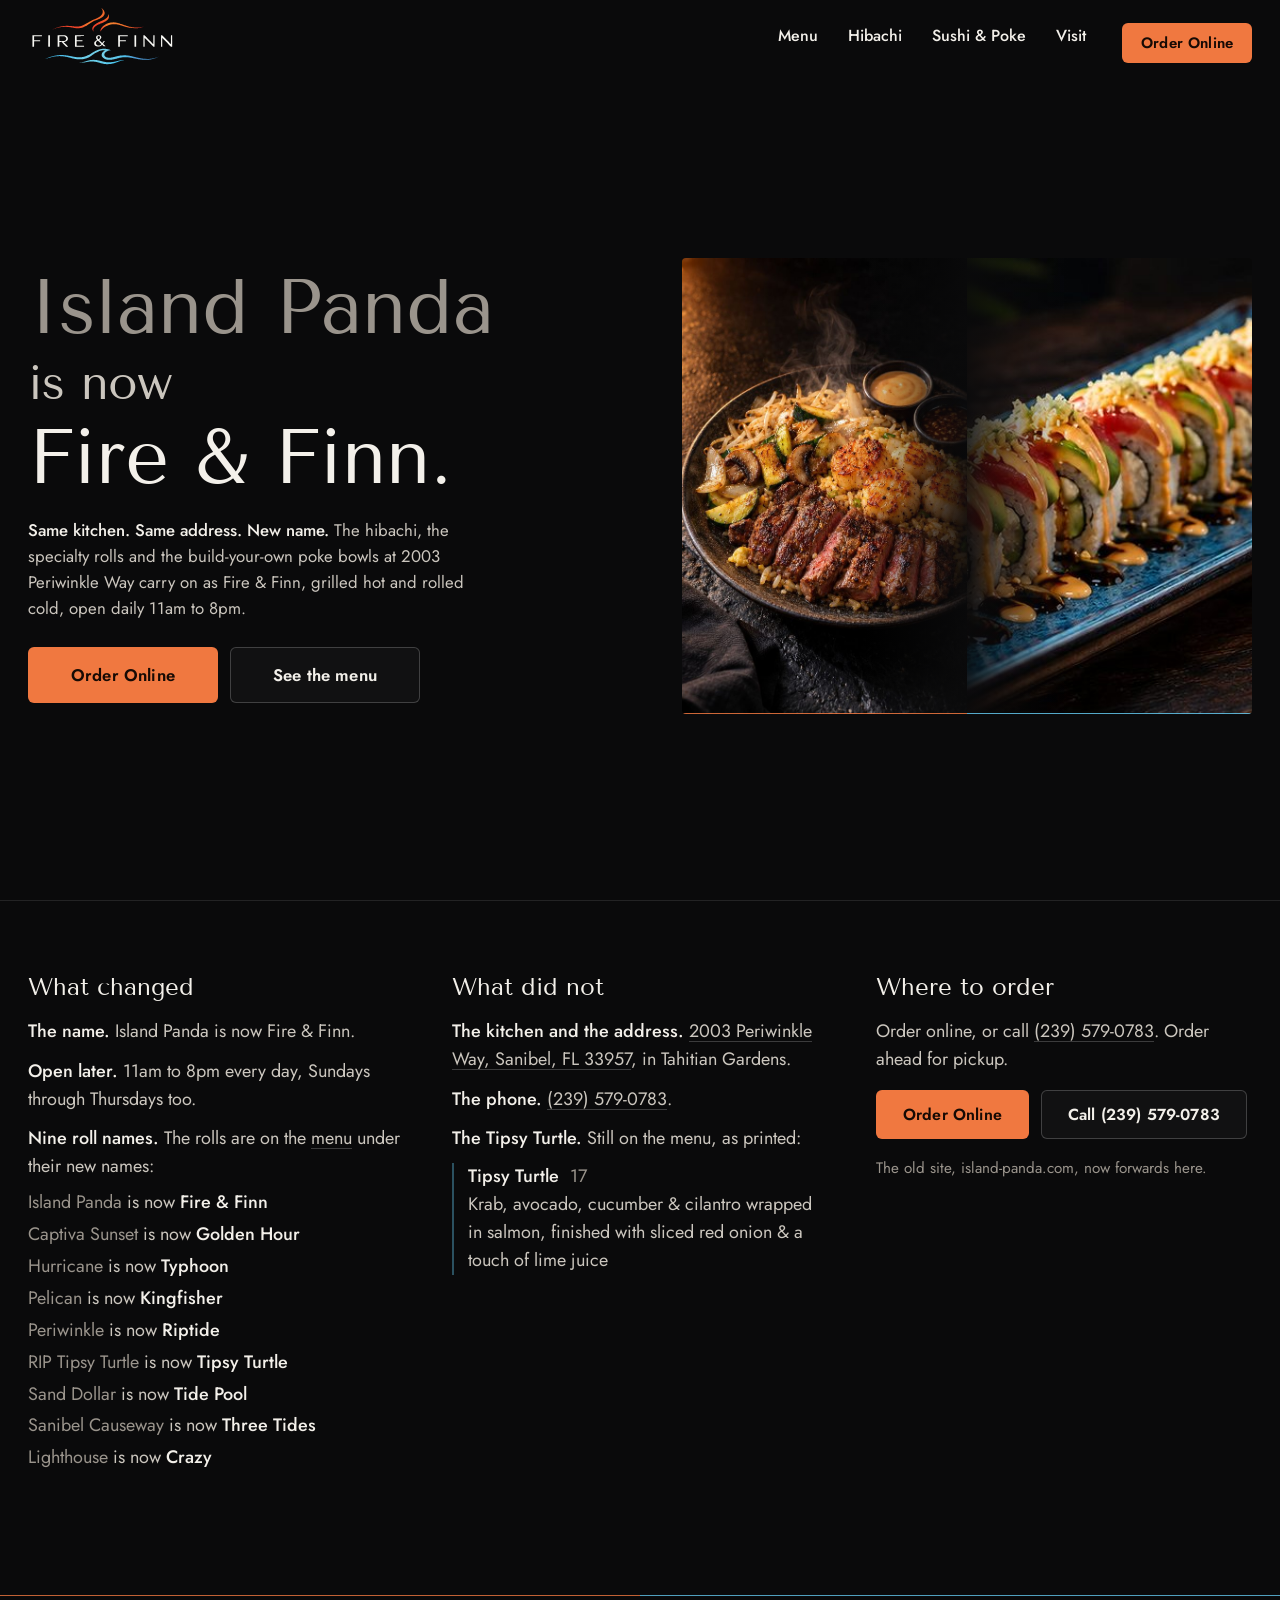
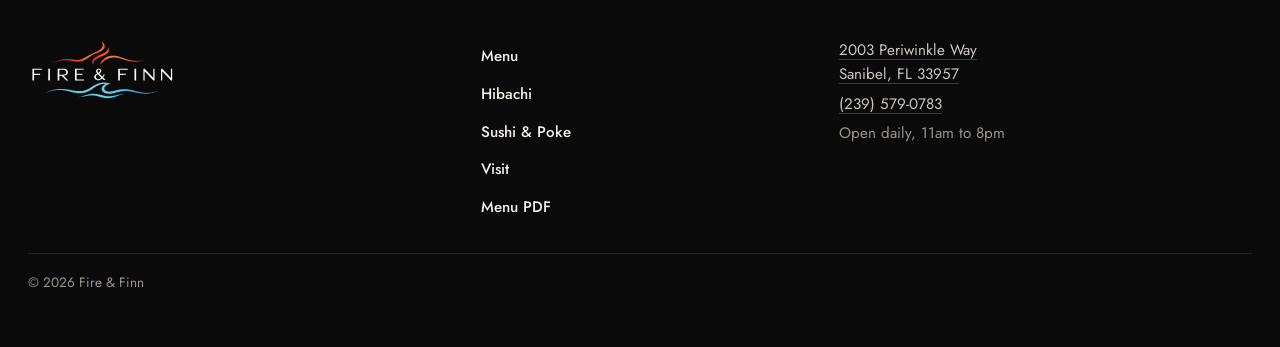
==== commit 9d862b04: "Board fixes on /island-panda/: hours as good news, the full rename list, ink headings, one brand lin" ====
--- a/island-panda/index.html
+++ b/island-panda/index.html
@@ -23,7 +23,7 @@
   <link rel="preload" href="/assets/fonts/TenorSans-Regular.woff2" as="font" type="font/woff2" crossorigin>
   <link rel="preload" href="/assets/fonts/Jost-400.woff2" as="font" type="font/woff2" crossorigin>
   <link rel="preload" href="/assets/fonts/Jost-500.woff2" as="font" type="font/woff2" crossorigin>
-  <link rel="stylesheet" href="/styles.css?v=12">
+  <link rel="stylesheet" href="/styles.css?v=13">
   <script>document.documentElement.classList.add("js");</script>
   <script type="application/ld+json">
   {
@@ -104,8 +104,21 @@
       <div class="hot">
         <h2>What changed</h2>
         <ul>
-          <li><b>The name.</b> Island Panda is now Fire &amp; Finn, for the two sides of the menu: grilled hot, rolled cold.</li>
-          <li><b>Seven roll names.</b> On the printed menu they are now <a href="/#rolls">Three Tides, Typhoon, Riptide, Golden Hour, Tide Pool and Kingfisher</a> among the specialty rolls, and <a href="/#classic">Crazy</a> among the classic rolls. Each is described in full on the menu.</li>
+          <li><b>The name.</b> Island Panda is now Fire &amp; Finn.</li>
+          <li><b>Open later.</b> 11am to 8pm every day, Sundays through Thursdays too.</li>
+          <li><b>Nine roll names.</b> The rolls are on the <a href="/#rolls">menu</a> under their new names:
+            <ul class="renames">
+              <li><span class="old">Island Panda</span> is now <b>Fire &amp; Finn</b></li>
+              <li><span class="old">Captiva Sunset</span> is now <b>Golden Hour</b></li>
+              <li><span class="old">Hurricane</span> is now <b>Typhoon</b></li>
+              <li><span class="old">Pelican</span> is now <b>Kingfisher</b></li>
+              <li><span class="old">Periwinkle</span> is now <b>Riptide</b></li>
+              <li><span class="old">RIP Tipsy Turtle</span> is now <b>Tipsy Turtle</b></li>
+              <li><span class="old">Sand Dollar</span> is now <b>Tide Pool</b></li>
+              <li><span class="old">Sanibel Causeway</span> is now <b>Three Tides</b></li>
+              <li><span class="old">Lighthouse</span> is now <b>Crazy</b></li>
+            </ul>
+          </li>
         </ul>
       </div>
       <div class="cold">
@@ -113,7 +126,6 @@
         <ul>
           <li><b>The kitchen and the address.</b> <a href="https://www.google.com/maps/dir/?api=1&amp;destination=2003+Periwinkle+Way,+Sanibel,+FL+33957" target="_blank" rel="noopener">2003 Periwinkle Way, Sanibel, FL 33957</a>, in Tahitian Gardens.</li>
           <li><b>The phone.</b> <a href="tel:+12395790783">(239) 579-0783</a>.</li>
-          <li><b>The hours.</b> Open daily, 11am to 8pm.</li>
           <li><b>The Tipsy Turtle.</b> Still on the menu, as printed:
             <p class="quote"><span class="q-name">Tipsy Turtle</span> <span class="q-price">17</span><br>Krab, avocado, cucumber &amp; cilantro wrapped in salmon, finished with sliced red onion &amp; a touch of lime juice</p>
           </li>
@@ -122,7 +134,7 @@
       <div class="hot">
         <h2>Where to order</h2>
         <ul>
-          <li>Pickup is ordered online and ready when you walk in.</li>
+          <li>Order online, or call <a href="tel:+12395790783">(239) 579-0783</a>. Order ahead for pickup.</li>
         </ul>
         <div class="cta">
           <a class="btn btn-fire" data-order data-live="Order Online" data-call="Call to Order" href="tel:+12395790783">Call to Order</a>
@@ -138,7 +150,6 @@
   <div class="wrap foot">
     <div class="foot-brand">
       <img src="/assets/logo-compact.svg" alt="Fire &amp; Finn" width="1495" height="606" loading="lazy" decoding="async">
-      <p>Hibachi, sushi and poke. Grilled hot, rolled cold.</p>
     </div>
     <nav class="foot-links" aria-label="Footer">
       <a href="/#menu">Menu</a>
@@ -163,6 +174,6 @@
   <a class="btn btn-ghost" href="https://www.google.com/maps/dir/?api=1&amp;destination=2003+Periwinkle+Way,+Sanibel,+FL+33957" target="_blank" rel="noopener">Directions</a>
 </nav>
 
-<script src="/app.js?v=12"></script>
+<script src="/app.js?v=13"></script>
 </body>
 </html>
--- a/styles.css
+++ b/styles.css
@@ -13,8 +13,8 @@
   --bg-hot: #150c07;       /* the ground under the hot side of the menu */
   --bg-cold: #070c12;      /* and under the cold side */
   --ink: #f3f0ea;          /* names, headings */
-  --muted: #cbc6be;        /* descriptions (12:1 on the ground) */
-  --dim: #9a948c;          /* notes, meta (7.3:1) */
+  --muted: #cbc6be;        /* descriptions (11.7:1 on the ground) */
+  --dim: #9a948c;          /* notes, meta (6.6:1) */
   --fire: #f07840;
   --sea: #62c6ec;
   --water: #36a9cf;
@@ -444,7 +444,9 @@
 .proof { padding: 56px 0 8px; border-top: 1px solid var(--line); }
 .proof-grid { display: grid; gap: 40px; }
 @media (min-width: 760px) { .proof { padding-top: 72px; } .proof-grid { grid-template-columns: repeat(3, 1fr); gap: 40px 48px; } }
-.proof h2 { margin: 0 0 16px; color: var(--accent); font: 400 1.5rem/1.2 var(--display); }
+.proof h2 { margin: 0 0 16px; color: var(--ink); font: 400 1.5rem/1.2 var(--display); }   /* ink, not fire or sea: on this page the colours would only decorate */
+.proof .renames { margin: 8px 0 0; gap: 4px; }
+.proof .renames .old { color: var(--dim); }
 .proof ul { list-style: none; margin: 0; padding: 0; display: grid; gap: 12px; color: var(--muted); }
 .proof li b { color: var(--ink); font-weight: 500; }
 .proof li a { text-underline-offset: 4px; text-decoration-color: var(--line-strong); transition: color .2s var(--ease), text-decoration-color .2s var(--ease); }
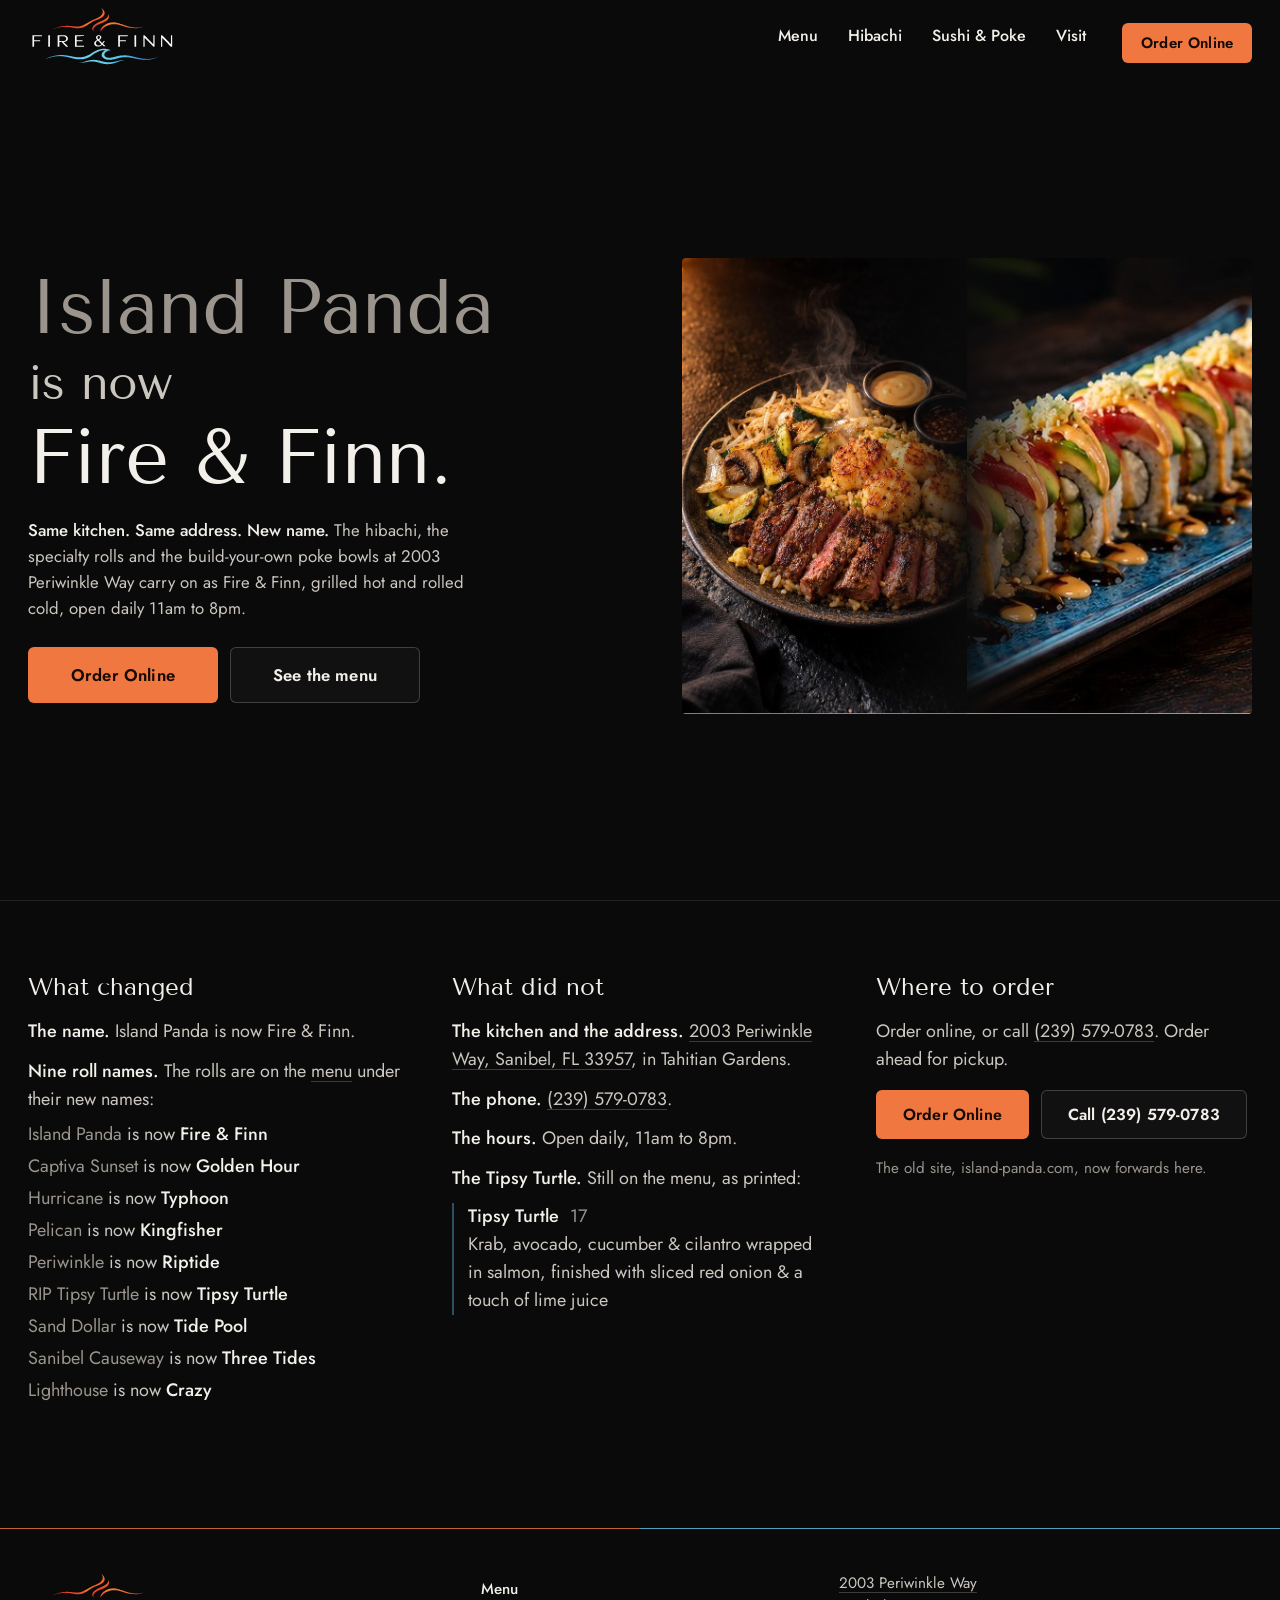
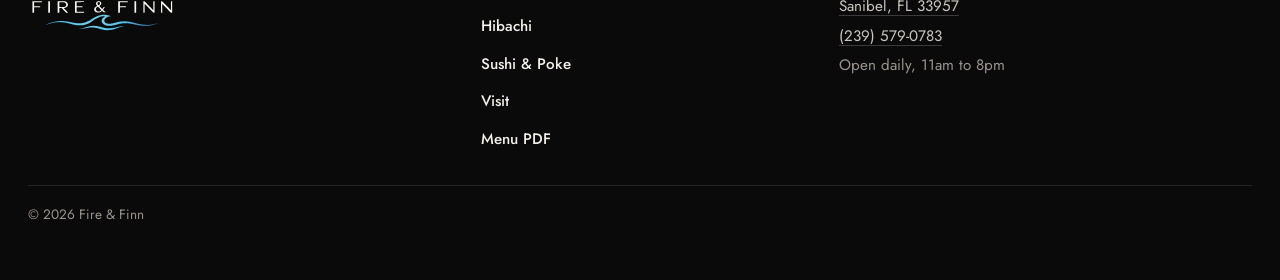
==== commit 5abb4d46: "Bridge page: hours were not changed (Nick: Island Panda closed at 8 too), listed under What did not " ====
--- a/island-panda/index.html
+++ b/island-panda/index.html
@@ -105,7 +105,6 @@
         <h2>What changed</h2>
         <ul>
           <li><b>The name.</b> Island Panda is now Fire &amp; Finn.</li>
-          <li><b>Open later.</b> 11am to 8pm every day, Sundays through Thursdays too.</li>
           <li><b>Nine roll names.</b> The rolls are on the <a href="/#rolls">menu</a> under their new names:
             <ul class="renames">
               <li><span class="old">Island Panda</span> is now <b>Fire &amp; Finn</b></li>
@@ -126,6 +125,7 @@
         <ul>
           <li><b>The kitchen and the address.</b> <a href="https://www.google.com/maps/dir/?api=1&amp;destination=2003+Periwinkle+Way,+Sanibel,+FL+33957" target="_blank" rel="noopener">2003 Periwinkle Way, Sanibel, FL 33957</a>, in Tahitian Gardens.</li>
           <li><b>The phone.</b> <a href="tel:+12395790783">(239) 579-0783</a>.</li>
+          <li><b>The hours.</b> Open daily, 11am to 8pm.</li>
           <li><b>The Tipsy Turtle.</b> Still on the menu, as printed:
             <p class="quote"><span class="q-name">Tipsy Turtle</span> <span class="q-price">17</span><br>Krab, avocado, cucumber &amp; cilantro wrapped in salmon, finished with sliced red onion &amp; a touch of lime juice</p>
           </li>
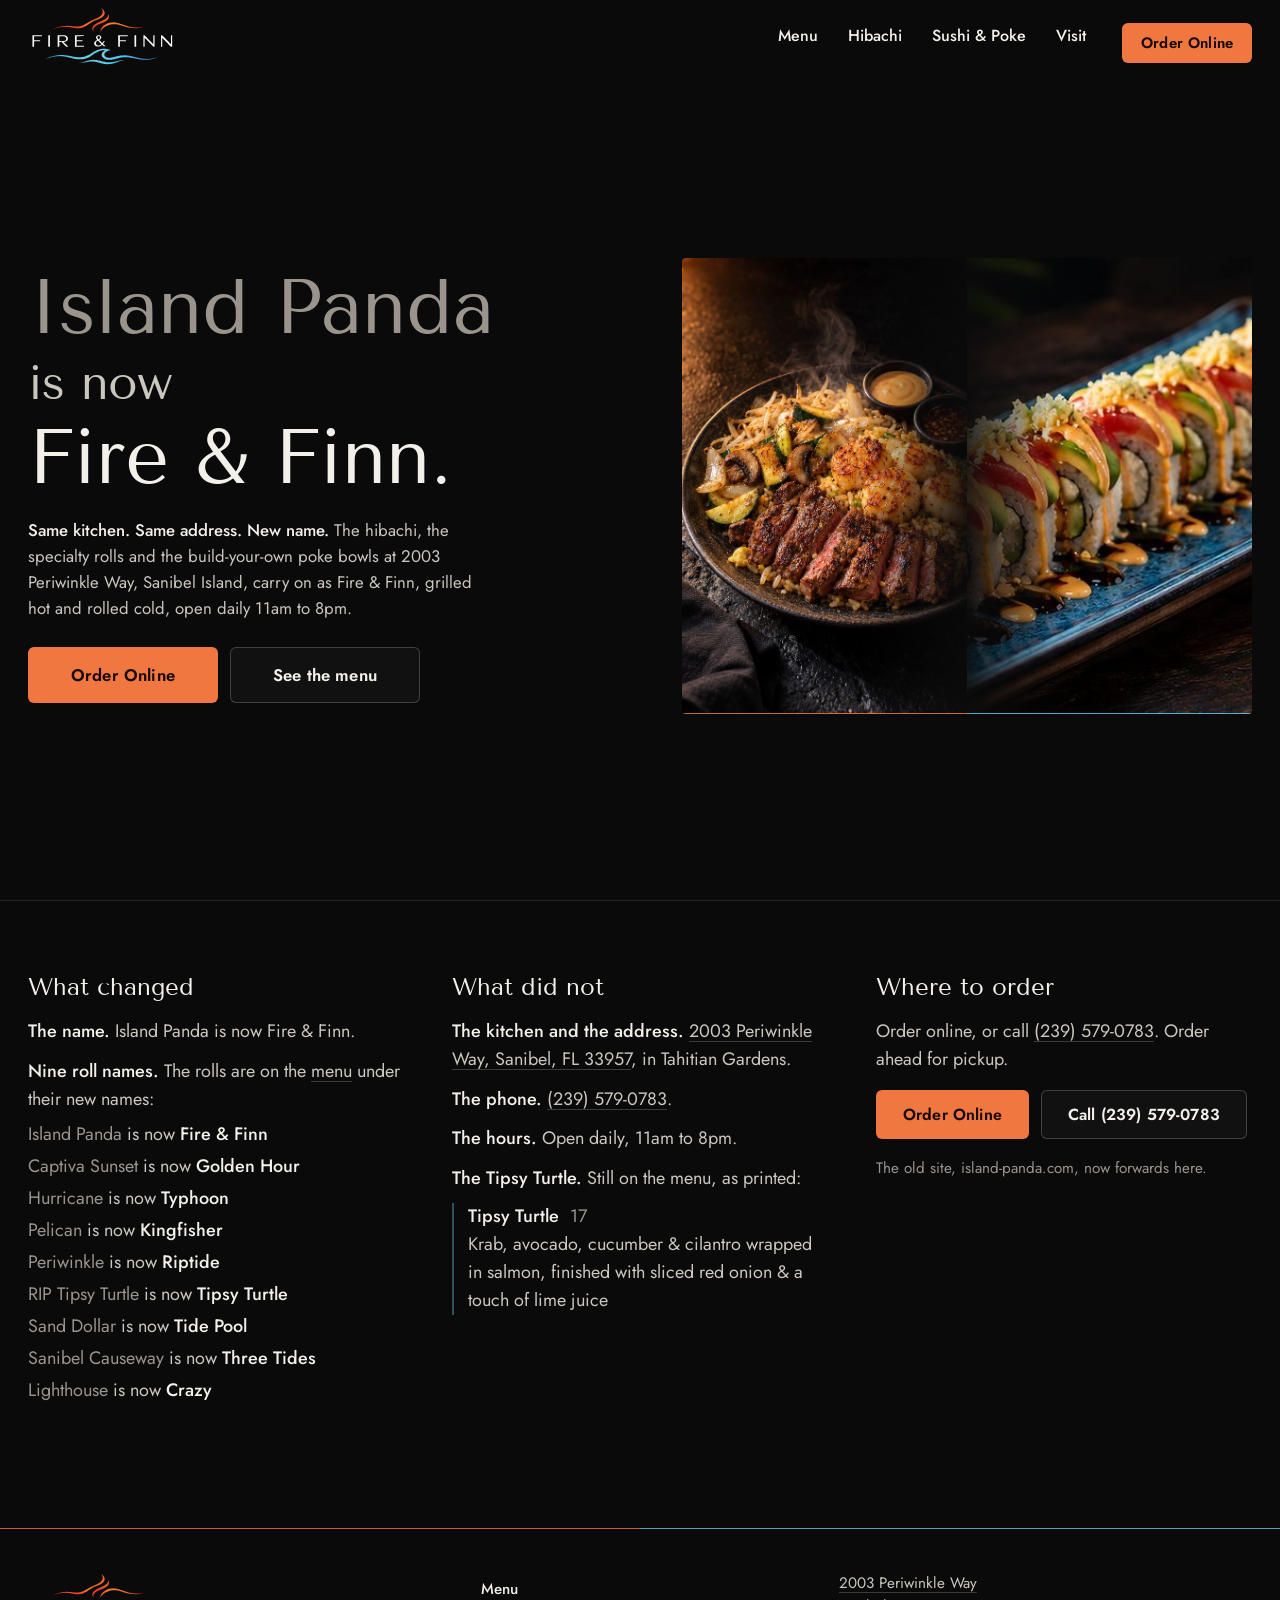
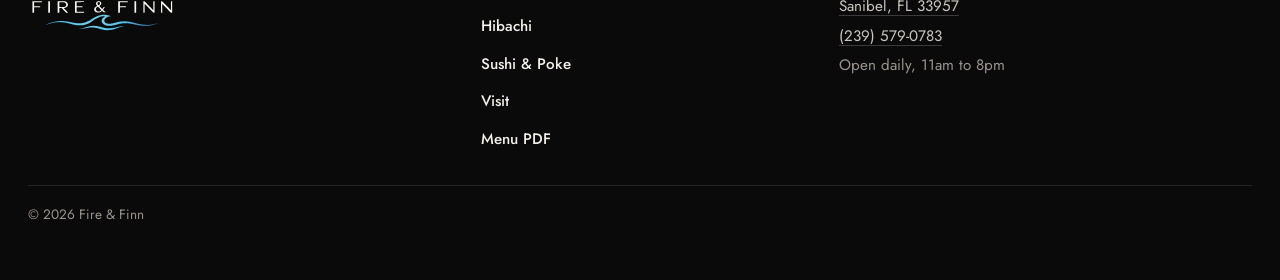
==== commit d19de8f8: "SEO pass: schema graph with Google's pin, map and listings; a Visit line in the site's own words; br" ====
--- a/island-panda/index.html
+++ b/island-panda/index.html
@@ -3,12 +3,13 @@
 <head>
   <meta charset="UTF-8">
   <meta name="viewport" content="width=device-width, initial-scale=1">
-  <title>Island Panda is now Fire &amp; Finn</title>
+  <title>Island Panda is now Fire &amp; Finn — Sanibel Island, FL</title>
   <meta name="description" content="Island Panda is now Fire & Finn. Same kitchen, same address, new name: hibachi, specialty rolls and build-your-own poke at 2003 Periwinkle Way, Sanibel, FL. Open daily 11am to 8pm.">
   <link rel="canonical" href="https://fireandfinn.com/island-panda/">
   <meta name="theme-color" content="#0a0a0b">
   <meta property="og:type" content="website">
   <meta property="og:site_name" content="Fire &amp; Finn">
+  <meta property="og:locale" content="en_US">
   <meta property="og:title" content="Island Panda is now Fire &amp; Finn">
   <meta property="og:description" content="Same kitchen. Same address. New name. Hibachi, specialty rolls and build-your-own poke at 2003 Periwinkle Way, Sanibel.">
   <meta property="og:url" content="https://fireandfinn.com/island-panda/">
@@ -20,43 +21,43 @@
   <meta name="twitter:image" content="https://fireandfinn.com/assets/og.jpg?v=2">
   <meta name="twitter:image:alt" content="The Fire &amp; Finn logo top left; a steak and scallops hibachi plate on the left, the Fire &amp; Finn roll on the right, and Grilled hot. Rolled cold. in the dark between them">
   <link rel="icon" type="image/png" sizes="32x32" href="/assets/favicon-32.png">
+  <link rel="icon" type="image/png" sizes="96x96" href="/assets/favicon-96.png">
+  <link rel="apple-touch-icon" href="/assets/apple-touch-icon.png">
   <link rel="preload" href="/assets/fonts/TenorSans-Regular.woff2" as="font" type="font/woff2" crossorigin>
   <link rel="preload" href="/assets/fonts/Jost-400.woff2" as="font" type="font/woff2" crossorigin>
   <link rel="preload" href="/assets/fonts/Jost-500.woff2" as="font" type="font/woff2" crossorigin>
-  <link rel="stylesheet" href="/styles.css?v=13">
+  <link rel="stylesheet" href="/styles.css?v=14">
   <script>document.documentElement.classList.add("js");</script>
   <script type="application/ld+json">
   {
     "@context": "https://schema.org",
-    "@type": "WebPage",
-    "name": "Island Panda is now Fire & Finn",
-    "url": "https://fireandfinn.com/island-panda/",
-    "description": "Island Panda is now Fire & Finn. Same kitchen, same address, new name: hibachi, specialty rolls and build-your-own poke at 2003 Periwinkle Way, Sanibel, FL.",
-    "isPartOf": { "@type": "WebSite", "name": "Fire & Finn", "url": "https://fireandfinn.com/" },
-    "primaryImageOfPage": "https://fireandfinn.com/assets/og.jpg?v=2",
-    "about": {
-      "@type": "Restaurant",
-      "name": "Fire & Finn",
-      "alternateName": "Island Panda",
-      "url": "https://fireandfinn.com/",
-      "image": "https://fireandfinn.com/assets/og.jpg?v=2",
-      "telephone": "+1-239-579-0783",
-      "servesCuisine": ["Japanese", "Hibachi", "Sushi", "Poke"],
-      "address": {
-        "@type": "PostalAddress",
-        "streetAddress": "2003 Periwinkle Way",
-        "addressLocality": "Sanibel",
-        "addressRegion": "FL",
-        "postalCode": "33957",
-        "addressCountry": "US"
+    "@graph": [
+      {
+        "@type": "WebPage",
+        "@id": "https://fireandfinn.com/island-panda/#webpage",
+        "name": "Island Panda is now Fire & Finn",
+        "url": "https://fireandfinn.com/island-panda/",
+        "description": "Island Panda is now Fire & Finn. Same kitchen, same address, new name: hibachi, specialty rolls and build-your-own poke at 2003 Periwinkle Way, Sanibel, FL.",
+        "isPartOf": { "@type": "WebSite", "@id": "https://fireandfinn.com/#website", "name": "Fire & Finn", "url": "https://fireandfinn.com/" },
+        "primaryImageOfPage": { "@type": "ImageObject", "url": "https://fireandfinn.com/assets/og.jpg?v=2", "width": 1200, "height": 630 },
+        "breadcrumb": { "@id": "https://fireandfinn.com/island-panda/#breadcrumb" },
+        "about": {
+          "@type": "Restaurant",
+          "@id": "https://fireandfinn.com/#restaurant",
+          "name": "Fire & Finn",
+          "alternateName": ["Fire and Finn", "Island Panda"],
+          "url": "https://fireandfinn.com/"
+        }
       },
-      "openingHoursSpecification": [
-        { "@type": "OpeningHoursSpecification",
-          "dayOfWeek": ["Monday", "Tuesday", "Wednesday", "Thursday", "Friday", "Saturday", "Sunday"],
-          "opens": "11:00", "closes": "20:00" }
-      ],
-      "hasMenu": "https://fireandfinn.com/#menu"
-    }
+      {
+        "@type": "BreadcrumbList",
+        "@id": "https://fireandfinn.com/island-panda/#breadcrumb",
+        "itemListElement": [
+          { "@type": "ListItem", "position": 1, "name": "Fire & Finn", "item": "https://fireandfinn.com/" },
+          { "@type": "ListItem", "position": 2, "name": "Island Panda is now Fire & Finn" }
+        ]
+      }
+    ]
   }
   </script>
 </head>
@@ -86,7 +87,7 @@
     <div class="wrap story-grid">
       <div class="story-copy">
         <h1 id="story-title"><span class="was">Island Panda</span> <span class="now">is now</span> <span class="brand-line">Fire &amp; Finn.</span></h1>
-        <p class="lead"><b>Same kitchen. Same address. New name.</b> The hibachi, the specialty rolls and the build-your-own poke bowls at 2003 Periwinkle Way carry on as Fire &amp; Finn, grilled hot and rolled cold, open daily 11am to 8pm.</p>
+        <p class="lead"><b>Same kitchen. Same address. New name.</b> The hibachi, the specialty rolls and the build-your-own poke bowls at 2003 Periwinkle Way, Sanibel Island, carry on as Fire &amp; Finn, grilled hot and rolled cold, open daily 11am to 8pm.</p>
         <div class="cta">
           <a class="btn btn-fire lg" data-order data-live="Order Online" data-call="Call to Order" href="tel:+12395790783">Call to Order</a>
           <a class="btn btn-ghost lg" href="/#menu">See the menu</a>
@@ -174,6 +175,6 @@
   <a class="btn btn-ghost" href="https://www.google.com/maps/dir/?api=1&amp;destination=2003+Periwinkle+Way,+Sanibel,+FL+33957" target="_blank" rel="noopener">Directions</a>
 </nav>
 
-<script src="/app.js?v=13"></script>
+<script src="/app.js?v=14"></script>
 </body>
 </html>
--- a/styles.css
+++ b/styles.css
@@ -357,6 +357,7 @@
 .visit dd a { display: inline-block; text-underline-offset: 4px; text-decoration-color: var(--line-strong); transition: text-decoration-color .2s var(--ease); }
 .visit dd a:hover { text-decoration-color: currentColor; }
 .visit .formerly { display: block; margin-top: 6px; color: var(--dim); font-size: .92rem; }
+.visit-about { margin: 30px 0 0; color: var(--dim); font-size: .95rem; line-height: 1.6; max-width: 36em; text-wrap: pretty; }
 .visit-grid > *, .cols > *, .group > * { min-width: 0; }   /* grid items never widen the page */
 .map { position: relative; overflow: hidden; border-radius: 4px; border: 1px solid var(--line); background: #111; aspect-ratio: 4 / 3; }
 .map iframe { position: absolute; inset: 0; width: 100%; height: 100%; border: 0; display: block; z-index: 1; filter: invert(.92) hue-rotate(180deg) saturate(.6) contrast(.95) brightness(.95); }
@@ -459,5 +460,5 @@
 @media (min-width: 560px) { .proof .cta .btn { flex: 0 1 auto; } }
 .proof .note { margin: 18px 0 0; color: var(--dim); font-size: .95rem; }
 /* the two "Formerly Island Panda" lines on the home page link to it, in the same muted voice */
-.status a, .visit .formerly a { text-underline-offset: 4px; text-decoration-color: var(--line-strong); transition: color .2s var(--ease), text-decoration-color .2s var(--ease); }
-.status a:hover, .visit .formerly a:hover { color: var(--ink); text-decoration-color: currentColor; }
+.status a, .visit .formerly a, .visit-about a { text-underline-offset: 4px; text-decoration-color: var(--line-strong); transition: color .2s var(--ease), text-decoration-color .2s var(--ease); }
+.status a:hover, .visit .formerly a:hover, .visit-about a:hover { color: var(--ink); text-decoration-color: currentColor; }
